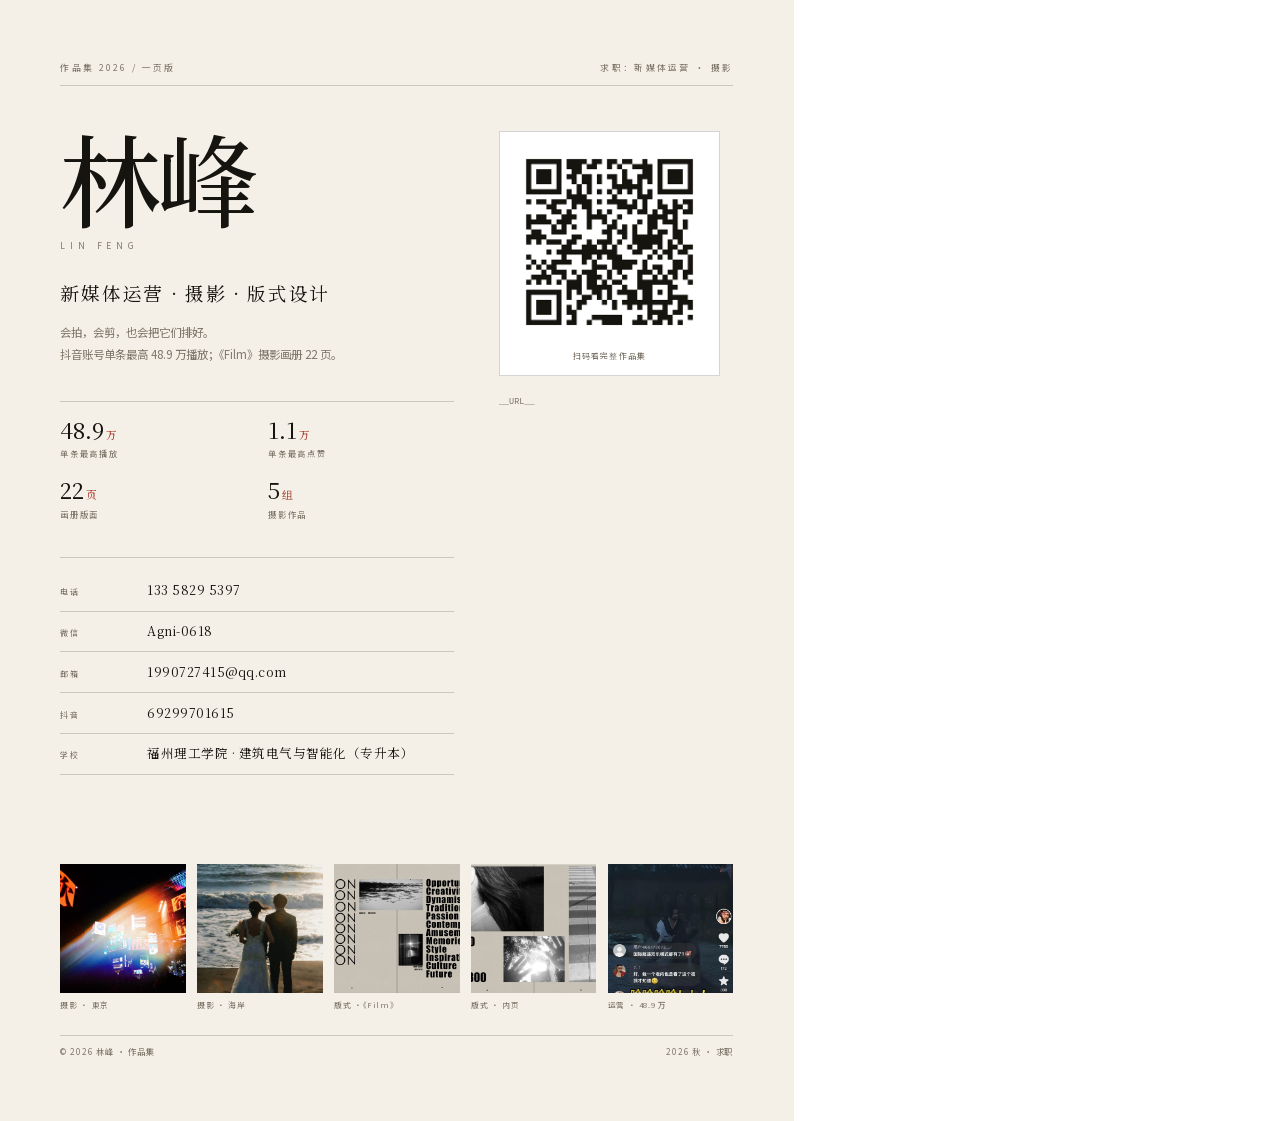
==== card.html @ 38cc5a33 "作品集 2026：网页版 + A4 PDF" ====
<!doctype html>
<html lang="zh-CN">
<head>
<meta charset="utf-8">
<title>林峰 · 作品集 2026 一页版</title>
<link rel="stylesheet" href="assets/css/print.css">
<style>
  .card{
    width:210mm;height:296.6mm;padding:16mm;background:var(--paper);
    display:flex;flex-direction:column;position:relative;
    -webkit-print-color-adjust:exact;print-color-adjust:exact;
  }
  .card-top{
    display:flex;justify-content:space-between;
    border-bottom:.35pt solid var(--line);padding-bottom:2.2mm;
    font-size:6.6pt;letter-spacing:.26em;color:var(--muted);text-transform:uppercase;
  }
  .card-main{flex:1;display:grid;grid-template-columns:1fr 62mm;gap:12mm;padding-top:12mm}
  .card h1{margin:0;font-family:var(--serif);font-weight:500;font-size:76pt;line-height:.9;letter-spacing:-.045em}
  .card .latin{margin-top:4mm;font-size:6.4pt;letter-spacing:.56em;color:var(--muted);text-transform:uppercase}
  .card .sub{margin-top:6mm;font-family:var(--serif);font-size:14pt;letter-spacing:.09em}
  .card .lead{margin-top:3mm;font-size:8.6pt;line-height:1.95;color:var(--muted)}
  .card .statline{
    display:grid;grid-template-columns:1fr 1fr;gap:4mm 6mm;
    margin-top:9mm;padding-top:4mm;border-top:.35pt solid var(--line);
  }
  .card .statline b{display:block;font-family:var(--serif);font-weight:400;font-size:17pt;line-height:1.1}
  .card .statline b small{font-size:8pt;color:var(--accent);margin-left:.4mm}
  .card .statline span{display:block;margin-top:1.4mm;font-size:6.2pt;letter-spacing:.2em;color:var(--muted)}
  .card .contact{margin-top:9mm;padding-top:3.4mm;border-top:.35pt solid var(--line)}
  .card .contact li{
    display:grid;grid-template-columns:20mm 1fr;gap:3mm;align-items:baseline;
    padding:2.2mm 0;border-bottom:.35pt solid var(--line);
  }
  .card .contact span{font-size:6pt;letter-spacing:.24em;color:var(--muted);text-transform:uppercase}
  .card .contact b{font-family:var(--serif);font-weight:400;font-size:9.4pt;letter-spacing:.04em}
  .card-right{display:flex;flex-direction:column;align-items:flex-start}
  .card-qr{background:#fff;padding:3mm;border:.35pt solid var(--line)}
  .card-qr img{width:52mm;height:52mm;display:block}
  .card-qr figcaption{margin-top:2.4mm;font-size:6pt;letter-spacing:.14em;color:var(--muted);text-transform:uppercase;text-align:center}
  .card-url{margin-top:5mm;font-family:var(--mono);font-size:6.4pt;line-height:1.7;color:var(--muted);word-break:break-all}
  .card-thumbs{display:grid;grid-template-columns:repeat(5,1fr);gap:3mm;margin-top:auto;padding-top:6mm}
  .card-thumbs img{width:100%;height:34mm;object-fit:cover;display:block}
  .card-thumbs figcaption{margin-top:1.4mm;font-size:5.8pt;letter-spacing:.08em;color:var(--muted)}
  .card-foot{
    margin-top:6mm;padding-top:2.4mm;border-top:.35pt solid var(--line);
    display:flex;justify-content:space-between;font-size:6.2pt;letter-spacing:.1em;color:var(--muted);
  }
</style>
</head>
<body>
<section class="card">
  <div class="card-top"><span>作品集 2026 <i>/</i> 一页版</span><span>求职：新媒体运营 · 摄影</span></div>

  <div class="card-main">
    <div>
      <h1>林峰</h1>
      <p class="latin">LIN FENG</p>
      <p class="sub">新媒体运营 · 摄影 · 版式设计</p>
      <p class="lead">会拍，会剪，也会把它们排好。<br>抖音账号单条最高 48.9 万播放；《Film》摄影画册 22 页。</p>

      <div class="statline">
        <div><b>48.9<small>万</small></b><span>单条最高播放</span></div>
        <div><b>1.1<small>万</small></b><span>单条最高点赞</span></div>
        <div><b>22<small>页</small></b><span>画册版面</span></div>
        <div><b>5<small>组</small></b><span>摄影作品</span></div>
      </div>

      <ul class="contact">
        <li><span>电话</span><b>133 5829 5397</b></li>
        <li><span>微信</span><b>Agni-0618</b></li>
        <li><span>邮箱</span><b>1990727415@qq.com</b></li>
        <li><span>抖音</span><b>69299701615</b></li>
        <li><span>学校</span><b>福州理工学院 · 建筑电气与智能化（专升本）</b></li>
      </ul>
    </div>

    <div class="card-right">
      <figure class="card-qr">
        <img src="assets/img/qr-site.png" alt="作品集二维码">
        <figcaption>扫码看完整作品集</figcaption>
      </figure>
      <p class="card-url">__URL__</p>
    </div>
  </div>

  <div class="card-thumbs">
    <figure><img src="assets/img/photo/p2-s.jpg" alt="夜景"><figcaption>摄影 · 東京</figcaption></figure>
    <figure><img src="assets/img/photo/p1-s.jpg" alt="海边婚礼"><figcaption>摄影 · 海岸</figcaption></figure>
    <figure><img src="assets/img/design/d04-s.jpg" alt="画册内页"><figcaption>版式 ·《Film》</figcaption></figure>
    <figure><img src="assets/img/design/d12-s.jpg" alt="画册内页"><figcaption>版式 · 内页</figcaption></figure>
    <figure><img src="assets/img/ops/op1.jpg" alt="抖音作品"><figcaption>运营 · 48.9 万</figcaption></figure>
  </div>

  <div class="card-foot"><span>© 2026 林峰 · 作品集</span><span>2026 秋 · 求职</span></div>
</section>
</body>
</html>
---- assets/css/print.css ----
@charset "utf-8";
/* 林峰 · 作品集 2026 —— A4 打印/PDF 版式 */

@font-face{
  font-family:"Serif SC";
  src:url("../fonts/serif.woff2") format("woff2");
  font-weight:200 900; font-style:normal; font-display:block;
}
@font-face{
  font-family:"Sans SC";
  src:url("../fonts/sans.woff2") format("woff2");
  font-weight:200 900; font-style:normal; font-display:block;
}

:root{
  --paper:#F4F0E8;
  --ink:#16140F;
  --ink-2:#3B362B;
  --muted:#7E776A;
  --line:rgba(22,20,15,.18);
  --accent:#A5392B;
  --serif:"Serif SC","Noto Serif SC","Songti SC",SimSun,serif;
  --sans:"Sans SC","Noto Sans SC","PingFang SC","Microsoft YaHei",sans-serif;
  --mono:ui-monospace,Consolas,monospace;
  --pad:16mm;
}

@page{size:A4;margin:0}
*{box-sizing:border-box}
html,body{margin:0;padding:0;background:#fff}
body{
  font-family:var(--sans); color:var(--ink);
  -webkit-print-color-adjust:exact; print-color-adjust:exact;
  font-size:9.2pt; line-height:1.85;
}
.page{
  position:relative;
  width:210mm; height:296.6mm;
  padding:var(--pad);
  background:var(--paper);
  overflow:hidden;
  page-break-after:always;
  break-after:page;
  display:flex; flex-direction:column;
}
.page:last-of-type{page-break-after:auto;break-after:auto}
img{display:block;max-width:100%}
figure{margin:0}
p{margin:0}
ul,ol{margin:0;padding:0;list-style:none}
em,i{font-style:normal}
.hl{color:var(--accent)}
.dim{color:var(--muted)}
.mono{font-family:var(--mono)}
.mt{margin-top:2.2mm !important}

/* ---- 页眉页脚 ---- */
.pg-head{
  display:grid; grid-template-columns:auto 1fr auto; align-items:baseline;
  gap:4mm; padding-top:2.2mm;
  border-top:.35pt solid var(--line);
  margin-bottom:8mm;
}
.pg-no{font-family:var(--serif);font-size:7.5pt;letter-spacing:.14em;color:var(--accent)}
.pg-head h2{margin:0;font-family:var(--serif);font-weight:500;font-size:26pt;line-height:1.05;letter-spacing:.01em}
.pg-en{font-size:6.6pt;letter-spacing:.32em;color:var(--muted);text-transform:uppercase}
.pg-foot{
  margin-top:auto; padding-top:2.5mm;
  border-top:.35pt solid var(--line);
  display:flex; justify-content:space-between; gap:6mm;
  font-size:6.4pt; letter-spacing:.08em; color:var(--muted);
}
.pg-label{font-size:6.6pt;letter-spacing:.3em;color:var(--muted);text-transform:uppercase;margin-bottom:2.4mm}
.pg-label em{font-style:normal;font-size:6pt;letter-spacing:.24em;color:var(--accent);margin-left:1mm}

/* ---- P1 封面 ---- */
.pg-cover{padding:var(--pad) var(--pad) 12mm}
.pg-top{
  display:flex; justify-content:space-between;
  border-bottom:.35pt solid var(--line);
  padding-bottom:2.2mm;
  font-size:6.6pt; letter-spacing:.26em; color:var(--muted); text-transform:uppercase;
}
.pg-top i{color:var(--accent);padding:0 .3em}
.pg-cover-body{
  flex:1; display:grid; grid-template-columns:1fr 72mm;
  gap:10mm; align-items:end; padding-top:6mm; padding-bottom:2mm;
}
.pg-cover-copy h1{
  margin:0; font-family:var(--serif); font-weight:500;
  font-size:104pt; line-height:.9; letter-spacing:-.045em;
}
.pg-latin{
  margin-top:4mm; font-size:6.4pt; letter-spacing:.56em; color:var(--muted); text-transform:uppercase;
}
.pg-sub{margin-top:4mm; font-family:var(--serif); font-size:12.5pt; letter-spacing:.1em}
.pg-desc{margin-top:3mm; font-size:8.4pt; line-height:1.95; color:var(--muted); letter-spacing:.02em}
.pg-cover-photo{position:relative;height:196mm;overflow:hidden}
.pg-cover-photo img{width:100%;height:100%;object-fit:cover;object-position:50% 42%}
.pg-cover-photo figcaption{
  position:absolute;left:0;bottom:0;right:0;
  padding:3mm;font-size:6.2pt;letter-spacing:.14em;color:#F2EDE3;
  background:linear-gradient(to top,rgba(0,0,0,.6),rgba(0,0,0,0));
}
.pg-cover-foot{
  margin-top:8mm; padding-top:2.5mm; border-top:.35pt solid var(--line);
  display:flex; justify-content:space-between; gap:6mm;
  font-size:6.4pt; letter-spacing:.08em; color:var(--muted);
}
.pg-cover-foot i{color:var(--accent);padding:0 .25em}
.pg-vert{
  position:absolute; left:5mm; top:50%; transform:translateY(-50%);
  writing-mode:vertical-rl; text-orientation:upright;
  font-family:var(--serif); font-size:6.4pt; letter-spacing:.4em; color:var(--muted); opacity:.85;
}

/* ---- P2 关于 ---- */
.pg-statement{
  font-family:var(--serif); font-weight:400;
  font-size:23pt; line-height:1.5; letter-spacing:-.005em;
  margin:2mm 0 12mm;
}
.pg-statement--sm{font-size:19pt;line-height:1.55;margin-bottom:14mm}
.pg-cols-3{
  display:grid; grid-template-columns:repeat(3,1fr);
  gap:8mm; padding-top:4mm; border-top:.35pt solid var(--line);
}
.pg-cols-3 p{font-size:8.4pt;line-height:1.9;color:var(--ink-2);margin-bottom:.8mm}
.pg-strong{font-family:var(--serif);font-size:10.4pt !important;color:var(--ink) !important;margin-bottom:2mm !important}
.pg-skills li{position:relative;padding-left:3.4mm;font-size:8.2pt;line-height:1.85;color:var(--ink-2)}
.pg-skills li::before{content:"";position:absolute;left:0;top:1.6mm;width:1.9mm;height:.3pt;background:var(--accent)}
.pg-note{
  margin-top:12mm; padding-top:4mm; border-top:.35pt solid var(--line);
  display:grid; grid-template-columns:1fr 1fr; gap:8mm;
}
.pg-note p{font-family:var(--serif);font-size:8.8pt;line-height:2.05;color:var(--ink-2)}

/* 目录（P2 底部） */
.pg-toc{margin-top:auto;padding-top:4mm;border-top:.35pt solid var(--line)}
.pg-toc .pg-label{margin-bottom:1mm}
.pg-toc ol{display:grid}
.pg-toc li{
  display:grid;grid-template-columns:10mm 1fr auto 14mm;align-items:baseline;gap:3mm;
  padding:2.9mm 0;border-bottom:.35pt solid var(--line);
}
.pg-toc li span{
  font-family:var(--serif);font-size:6.4pt;letter-spacing:.1em;color:var(--accent);
}
.pg-toc li b{font-family:var(--serif);font-weight:500;font-size:11pt;letter-spacing:.05em}
.pg-toc li em{font-style:normal;font-size:7pt;letter-spacing:.08em;color:var(--muted)}
.pg-toc li i{font-style:normal;font-family:var(--serif);font-size:6.6pt;color:var(--muted);text-align:right}

/* ---- P3 新媒体 ---- */
.pg-lead{font-family:var(--serif);font-size:11.6pt;line-height:1.75;margin-bottom:7mm}
.pg-stats{
  display:grid;grid-template-columns:repeat(4,1fr);
  border-top:.35pt solid var(--line);border-bottom:.35pt solid var(--line);
  margin-bottom:8mm;
}
.pg-stats > div{padding:4.5mm 3mm 4.5mm 0}
.pg-stats > div + div{padding-left:4mm;border-left:.35pt solid var(--line)}
.pg-stats b{
  display:block; font-family:var(--serif); font-weight:400;
  font-size:25pt; line-height:1; letter-spacing:-.02em;
}
.pg-stats small{font-size:9pt;color:var(--accent);margin-left:.4mm}
.pg-stats span{display:block;margin-top:2.4mm;font-size:6.4pt;letter-spacing:.2em;color:var(--muted)}
.pg-media{display:grid;grid-template-columns:60mm 60mm 1fr;gap:5mm;align-items:start}
.pg-media figure{border:.35pt solid var(--line);padding:1.6mm;background:#0E0E0D;border-radius:2.2mm;overflow:hidden}
.pg-media figure img{width:100%;height:auto;border-radius:1.4mm}
.pg-media figure figcaption{
  margin-top:1.6mm; font-size:6.1pt; letter-spacing:.04em; color:#B9B2A4; line-height:1.7;
}
.pg-media figure figcaption b{display:block;font-family:var(--serif);font-weight:500;font-size:7.4pt;color:#EFE9DD;letter-spacing:.06em}
.pg-method{border-top:.35pt solid var(--line);padding-top:3.4mm}
.pg-method ol{display:grid;gap:4.2mm}
.pg-method li{display:grid;grid-template-columns:6mm 1fr;gap:2mm}
.pg-method li > span{font-family:var(--serif);font-size:6.4pt;letter-spacing:.1em;color:var(--accent);padding-top:.5mm}
.pg-method b{display:block;font-family:var(--serif);font-weight:500;font-size:8.6pt;letter-spacing:.03em}
.pg-method p{margin-top:.8mm;font-size:7.2pt;line-height:1.85;color:var(--muted)}

/* ---- P4 摄影 ---- */
.pg-photo .pg-lead{margin-bottom:6mm}
.pg-band{position:relative;height:96mm;overflow:hidden;margin-bottom:5mm}
.pg-band img{width:100%;height:100%;object-fit:cover}
.pg-band figcaption{
  position:absolute;left:0;bottom:0;right:0;padding:3mm;
  display:flex;align-items:baseline;gap:3mm;
  font-size:6.6pt;letter-spacing:.12em;color:#EDE7DB;
  background:linear-gradient(to top,rgba(0,0,0,.62),rgba(0,0,0,0));
}
.pg-band figcaption span{font-family:var(--serif);color:#E0866E}
.pg-band figcaption em{font-style:normal;margin-left:auto;letter-spacing:.18em;font-size:6.2pt;opacity:.8}
.pg-photo-row{display:grid;grid-template-columns:1fr 1fr;gap:5mm;margin-bottom:5mm}
.pg-photo-row figure{position:relative;overflow:hidden}
.pg-photo-row img{width:100%;height:52mm;object-fit:cover}
.pg-photo-row--two img{height:62mm;object-position:50% 35%}
.pg-photo-row figcaption{
  position:absolute;left:0;bottom:0;right:0;padding:2.6mm;
  display:flex;align-items:baseline;gap:2.6mm;
  font-size:6.4pt;letter-spacing:.12em;color:#EDE7DB;
  background:linear-gradient(to top,rgba(0,0,0,.62),rgba(0,0,0,0));
}
.pg-photo-row figcaption span{font-family:var(--serif);color:#E0866E}
.pg-photo-row figcaption em{font-style:normal;margin-left:auto;font-size:6pt;letter-spacing:.16em;opacity:.8}

/* ---- P5 版式项目页 ---- */
.pg-book{display:grid;grid-template-columns:74mm 1fr;gap:7mm;align-items:start;margin-bottom:8mm}
.pg-book figure img{width:100%;height:auto;box-shadow:0 6mm 12mm -7mm rgba(40,32,20,.5);background:#fff}
.pg-book-cover figcaption{margin-top:2.4mm;font-size:6.6pt;letter-spacing:.04em;color:var(--muted)}
.pg-book-side figure img{width:100%;height:auto;box-shadow:0 4mm 10mm -6mm rgba(40,32,20,.45);background:#fff}
.pg-book-side figure figcaption{margin-top:2.2mm;font-size:6.6pt;letter-spacing:.04em;color:var(--muted)}
.pg-meta{
  display:grid;grid-template-columns:1fr 1fr;gap:3mm 6mm;
  margin:6mm 0 0;padding-top:3mm;border-top:.35pt solid var(--line);
}
.pg-meta dt{font-size:6pt;letter-spacing:.26em;color:var(--muted);text-transform:uppercase}
.pg-meta dd{margin:0;font-size:8pt;letter-spacing:.03em}
.pg-system{
  display:grid;grid-template-columns:repeat(3,1fr);gap:7mm;
  padding-top:4mm;border-top:.35pt solid var(--line);
  margin-top:auto;
}
.pg-system p{font-size:7.6pt;line-height:1.9;color:var(--muted)}

/* ---- P6 全部内页 ---- */
.pg-spreads{display:grid;grid-template-columns:repeat(4,1fr);gap:3.4mm}
.pg-spreads figure{position:relative;overflow:hidden;background:#DCD5C6}
.pg-spreads img{width:100%;height:auto}
.pg-spreads figcaption{
  position:absolute;left:1.2mm;bottom:1mm;
  padding:.3mm 1.4mm;background:rgba(244,240,232,.92);
  font-family:var(--serif);font-size:5.4pt;letter-spacing:.1em;color:var(--ink);
}

/* ---- P7 细节选看 ---- */
.pg-detail{display:grid;grid-template-columns:1fr 1fr;gap:5mm 5mm;margin-bottom:6mm}
.pg-detail figure{position:relative;overflow:hidden;background:#DCD5C6}
.pg-detail img{width:100%;height:auto}
.pg-detail figcaption{
  margin-top:2mm;font-size:6.6pt;line-height:1.8;letter-spacing:.03em;color:var(--muted);
}
.pg-detail figcaption span{font-family:var(--serif);color:var(--accent);letter-spacing:.14em;margin-right:2mm}
.pg-detail-note{margin-top:9mm;padding-top:4mm;border-top:.35pt solid var(--line)}
.pg-detail-note p:last-child{font-size:7.8pt;line-height:1.95;color:var(--muted)}

/* P6 底部引句 */
.pg-quote{
  margin-top:auto; padding-top:5mm; border-top:.35pt solid var(--line);
  display:flex; justify-content:space-between; align-items:flex-end; gap:10mm;
}
.pg-quote p{
  margin:0; font-family:var(--serif); font-weight:400;
  font-size:15pt; line-height:1.6; letter-spacing:.01em;
}
.pg-quote span{font-size:6.4pt;letter-spacing:.14em;color:var(--muted);white-space:nowrap;padding-bottom:1mm}

/* ---- P8 联系 ---- */
.pg-contact{
  display:grid;grid-template-columns:1fr 44mm;gap:12mm;align-items:start;
  padding-top:4mm;border-top:.35pt solid var(--line);
}
.pg-contact ul{display:grid}
.pg-contact li{
  display:grid;grid-template-columns:28mm 1fr;gap:4mm;align-items:baseline;
  padding:3.4mm 0;border-bottom:.35pt solid var(--line);
}
.pg-contact li > span{font-size:6.2pt;letter-spacing:.26em;color:var(--muted);text-transform:uppercase}
.pg-contact b{font-family:var(--serif);font-weight:400;font-size:10.6pt;letter-spacing:.04em}
.pg-qr img{width:44mm;height:44mm;background:#fff;padding:2mm;border:.35pt solid var(--line)}
.pg-qr figcaption{margin-top:2.4mm;text-align:center;font-size:6pt;letter-spacing:.14em;color:var(--muted);text-transform:uppercase}
.pg-thanks{
  margin-top:22mm; font-family:var(--serif); font-size:30pt; letter-spacing:.02em; line-height:1.2;
  padding-bottom:2mm;
}
.pg-thanks span{
  display:block;margin-top:2.4mm;
  font-family:var(--sans);font-size:6.4pt;letter-spacing:.32em;color:var(--muted);text-transform:uppercase;
}
.pg-colophon{margin-top:auto;padding-top:4mm;border-top:.35pt solid var(--line)}
.pg-colophon .pg-label{margin-bottom:1.6mm}
.pg-colophon p:last-child{font-size:7.4pt;line-height:1.95;color:var(--muted);max-width:150mm}
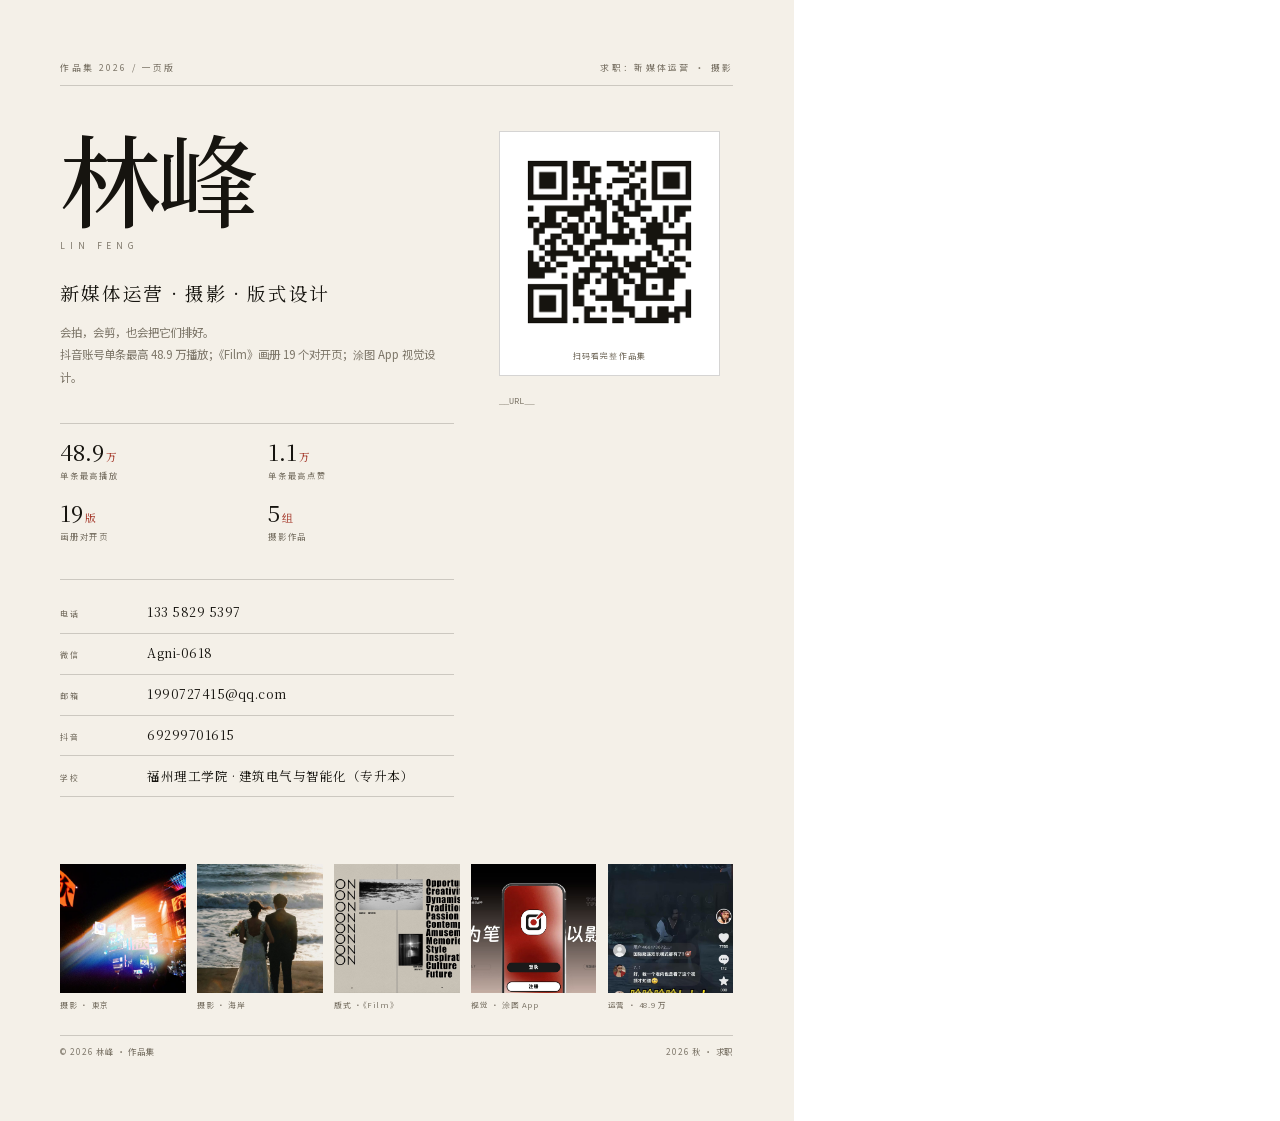
==== commit 1a695f54: "作品集 2026：网页版 + A4 PDF" ====
--- a/card.html
+++ b/card.html
@@ -57,12 +57,12 @@
       <h1>林峰</h1>
       <p class="latin">LIN FENG</p>
       <p class="sub">新媒体运营 · 摄影 · 版式设计</p>
-      <p class="lead">会拍，会剪，也会把它们排好。<br>抖音账号单条最高 48.9 万播放；《Film》摄影画册 22 页。</p>
+      <p class="lead">会拍，会剪，也会把它们排好。<br>抖音账号单条最高 48.9 万播放；《Film》画册 19 个对开页；涂图 App 视觉设计。</p>
 
       <div class="statline">
         <div><b>48.9<small>万</small></b><span>单条最高播放</span></div>
         <div><b>1.1<small>万</small></b><span>单条最高点赞</span></div>
-        <div><b>22<small>页</small></b><span>画册版面</span></div>
+        <div><b>19<small>版</small></b><span>画册对开页</span></div>
         <div><b>5<small>组</small></b><span>摄影作品</span></div>
       </div>
 
@@ -88,7 +88,7 @@
     <figure><img src="assets/img/photo/p2-s.jpg" alt="夜景"><figcaption>摄影 · 東京</figcaption></figure>
     <figure><img src="assets/img/photo/p1-s.jpg" alt="海边婚礼"><figcaption>摄影 · 海岸</figcaption></figure>
     <figure><img src="assets/img/design/d04-s.jpg" alt="画册内页"><figcaption>版式 ·《Film》</figcaption></figure>
-    <figure><img src="assets/img/design/d12-s.jpg" alt="画册内页"><figcaption>版式 · 内页</figcaption></figure>
+    <figure><img src="assets/img/ui/u01.jpg" alt="涂图 App 视觉设计"><figcaption>视觉 · 涂图 App</figcaption></figure>
     <figure><img src="assets/img/ops/op1.jpg" alt="抖音作品"><figcaption>运营 · 48.9 万</figcaption></figure>
   </div>
 
--- a/assets/css/print.css
+++ b/assets/css/print.css
@@ -205,14 +205,18 @@
 .pg-photo-row figcaption em{font-style:normal;margin-left:auto;font-size:6pt;letter-spacing:.16em;opacity:.8}
 
 /* ---- P5 版式项目页 ---- */
-.pg-book{display:grid;grid-template-columns:74mm 1fr;gap:7mm;align-items:start;margin-bottom:8mm}
+.pg-book{display:grid;grid-template-columns:minmax(0,1fr) 62mm;gap:8mm;align-items:start;margin-bottom:8mm}
 .pg-book figure img{width:100%;height:auto;box-shadow:0 6mm 12mm -7mm rgba(40,32,20,.5);background:#fff}
-.pg-book-cover figcaption{margin-top:2.4mm;font-size:6.6pt;letter-spacing:.04em;color:var(--muted)}
-.pg-book-side figure img{width:100%;height:auto;box-shadow:0 4mm 10mm -6mm rgba(40,32,20,.45);background:#fff}
-.pg-book-side figure figcaption{margin-top:2.2mm;font-size:6.6pt;letter-spacing:.04em;color:var(--muted)}
+.pg-book-toc figcaption{margin-top:2.4mm;font-size:6.6pt;letter-spacing:.04em;color:var(--muted)}
+.pg-book-side{padding-top:0}
+.pg-book-full{margin:0 0 4mm}
+.pg-book-full img{display:block;width:100%;height:auto;box-shadow:0 6mm 12mm -7mm rgba(40,32,20,.5);background:#fff}
+.pg-book-full figcaption{margin-top:2.2mm;font-size:6.6pt;letter-spacing:.04em;color:var(--muted)}
+.pg-meta--row{grid-template-columns:repeat(4,minmax(0,1fr));gap:4mm 6mm;border-top:.35pt solid var(--line);padding-top:3mm}
+.pg-book-note{margin:2mm 0 0;font-size:7.4pt;line-height:1.9;color:var(--muted)}
 .pg-meta{
   display:grid;grid-template-columns:1fr 1fr;gap:3mm 6mm;
-  margin:6mm 0 0;padding-top:3mm;border-top:.35pt solid var(--line);
+  margin:0;padding-top:1mm;
 }
 .pg-meta dt{font-size:6pt;letter-spacing:.26em;color:var(--muted);text-transform:uppercase}
 .pg-meta dd{margin:0;font-size:8pt;letter-spacing:.03em}
@@ -233,8 +237,7 @@
   font-family:var(--serif);font-size:5.4pt;letter-spacing:.1em;color:var(--ink);
 }
 
-/* ---- P7 细节选看 ---- */
-.pg-detail{display:grid;grid-template-columns:1fr 1fr;gap:5mm 5mm;margin-bottom:6mm}
+/* ---- P7 细节选看 ---- */.pg-detail{display:grid;grid-template-columns:1fr 1fr;gap:5mm 5mm;margin-bottom:6mm}
 .pg-detail figure{position:relative;overflow:hidden;background:#DCD5C6}
 .pg-detail img{width:100%;height:auto}
 .pg-detail figcaption{
@@ -254,6 +257,18 @@
   font-size:15pt; line-height:1.6; letter-spacing:.01em;
 }
 .pg-quote span{font-size:6.4pt;letter-spacing:.14em;color:var(--muted);white-space:nowrap;padding-bottom:1mm}
+
+/* ---- P8 视觉设计（涂图 App） ---- */
+.pg-ui{display:grid;grid-template-columns:1fr 1fr;gap:5mm 5mm}
+.pg-ui figure img{
+  display:block;width:100%;height:auto;
+  border:.35pt solid var(--line);
+}
+.pg-ui figcaption{margin-top:1.8mm;font-size:6.4pt;letter-spacing:.05em;color:var(--muted)}
+.pg-ui figcaption b{
+  font-family:var(--serif);font-weight:500;font-size:7.2pt;
+  color:var(--ink);letter-spacing:.05em;margin-right:2mm;
+}
 
 /* ---- P8 联系 ---- */
 .pg-contact{
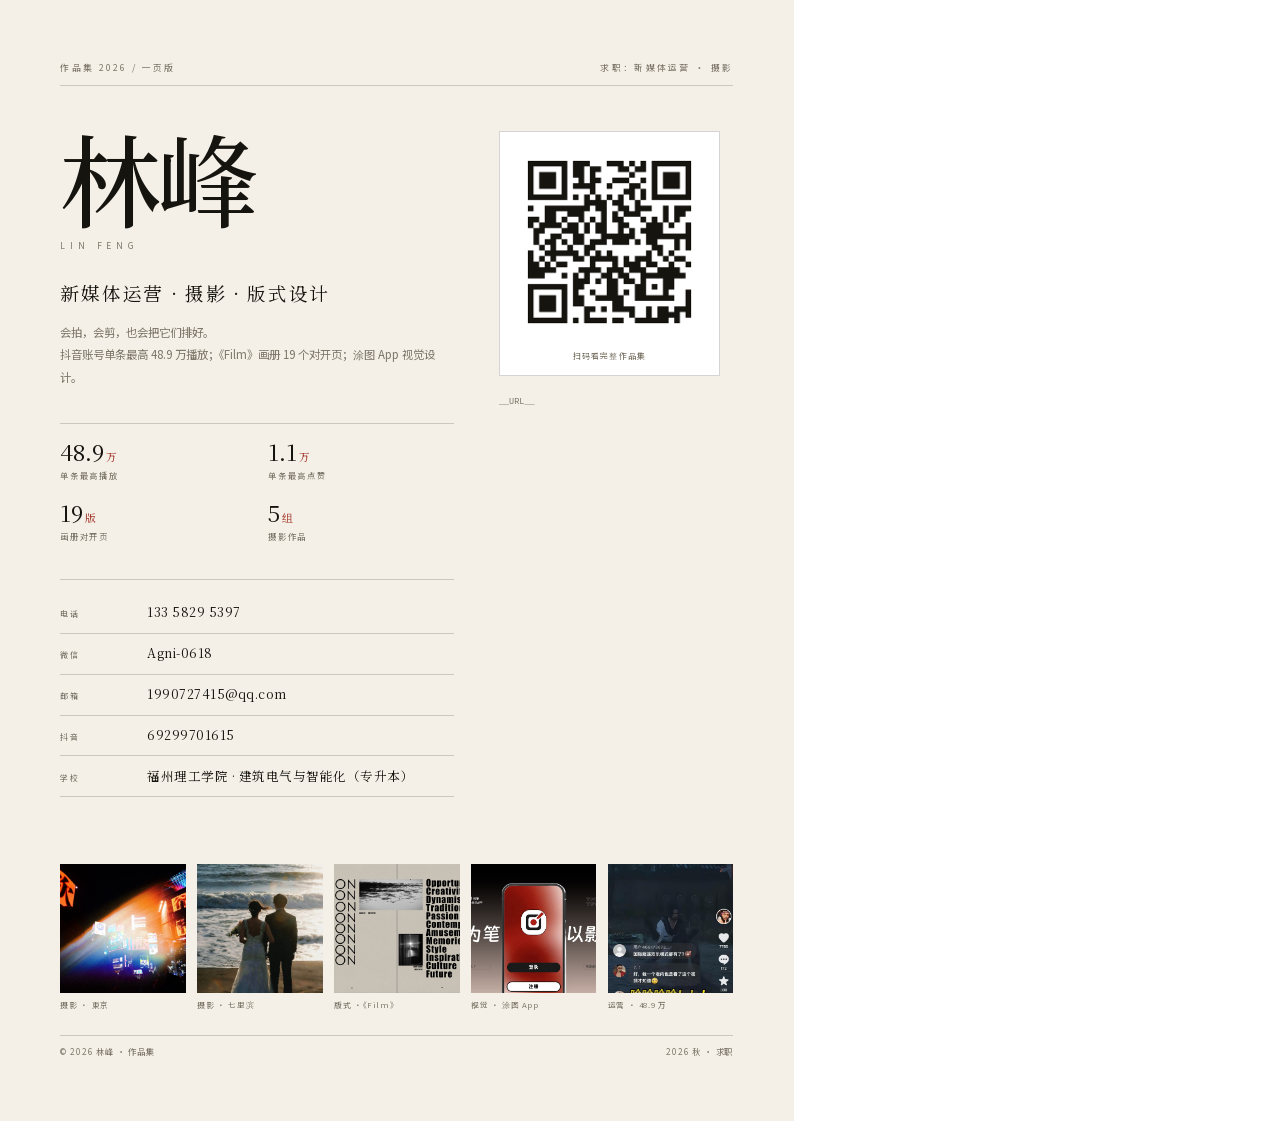
==== commit 878525d3: "作品集 2026：网页版 + A4 PDF" ====
--- a/card.html
+++ b/card.html
@@ -86,7 +86,7 @@
 
   <div class="card-thumbs">
     <figure><img src="assets/img/photo/p2-s.jpg" alt="夜景"><figcaption>摄影 · 東京</figcaption></figure>
-    <figure><img src="assets/img/photo/p1-s.jpg" alt="海边婚礼"><figcaption>摄影 · 海岸</figcaption></figure>
+    <figure><img src="assets/img/photo/p1-s.jpg" alt="海边婚礼"><figcaption>摄影 · 七里滨</figcaption></figure>
     <figure><img src="assets/img/design/d04-s.jpg" alt="画册内页"><figcaption>版式 ·《Film》</figcaption></figure>
     <figure><img src="assets/img/ui/u01.jpg" alt="涂图 App 视觉设计"><figcaption>视觉 · 涂图 App</figcaption></figure>
     <figure><img src="assets/img/ops/op1.jpg" alt="抖音作品"><figcaption>运营 · 48.9 万</figcaption></figure>
--- a/assets/css/print.css
+++ b/assets/css/print.css
@@ -83,8 +83,8 @@
 }
 .pg-top i{color:var(--accent);padding:0 .3em}
 .pg-cover-body{
-  flex:1; display:grid; grid-template-columns:1fr 72mm;
-  gap:10mm; align-items:end; padding-top:6mm; padding-bottom:2mm;
+  flex:1; display:flex; flex-direction:column;
+  justify-content:center; gap:14mm; padding-top:4mm; padding-bottom:0;
 }
 .pg-cover-copy h1{
   margin:0; font-family:var(--serif); font-weight:500;
@@ -95,8 +95,8 @@
 }
 .pg-sub{margin-top:4mm; font-family:var(--serif); font-size:12.5pt; letter-spacing:.1em}
 .pg-desc{margin-top:3mm; font-size:8.4pt; line-height:1.95; color:var(--muted); letter-spacing:.02em}
-.pg-cover-photo{position:relative;height:196mm;overflow:hidden}
-.pg-cover-photo img{width:100%;height:100%;object-fit:cover;object-position:50% 42%}
+.pg-cover-photo{position:relative;height:104mm;overflow:hidden;margin:0}
+.pg-cover-photo img{width:100%;height:100%;object-fit:cover;object-position:50% 50%}
 .pg-cover-photo figcaption{
   position:absolute;left:0;bottom:0;right:0;
   padding:3mm;font-size:6.2pt;letter-spacing:.14em;color:#F2EDE3;
